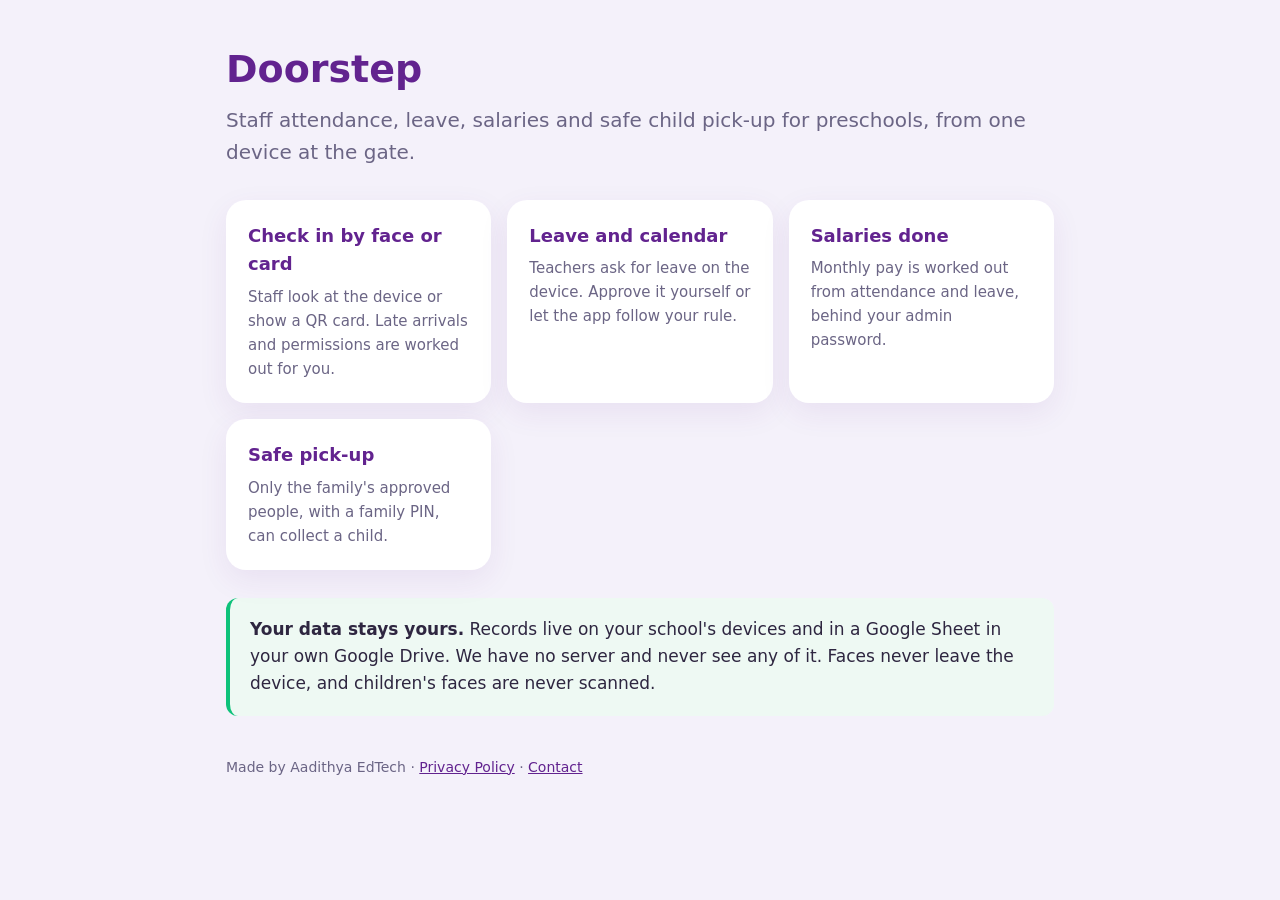
==== index.html @ 9251a9a7 "Add home page and privacy policy" ====
<!doctype html>
<html lang="en">
<head>
<meta charset="utf-8">
<meta name="viewport" content="width=device-width, initial-scale=1">
<title>Doorstep</title>
<meta name="description" content="Staff attendance, leave, salaries and safe child pick-up for preschools, from one device at the gate.">
<style>
  :root { --purple:#62238F; --green:#0EC27A; --ink:#2E2640; --muted:#6B6585; --bg:#F4F1FA; --card:#FFFFFF; }
  * { box-sizing:border-box; }
  body { margin:0; background:var(--bg); color:var(--ink); font:17px/1.6 system-ui,-apple-system,"Segoe UI",Roboto,sans-serif; }
  main { max-width:860px; margin:0 auto; padding:48px 16px 64px; }
  h1 { color:var(--purple); font-size:38px; line-height:1.15; margin:0 0 12px; }
  .lead { font-size:20px; color:var(--muted); margin:0 0 32px; }
  .grid { display:grid; grid-template-columns:repeat(auto-fit,minmax(240px,1fr)); gap:16px; }
  .card { background:var(--card); border-radius:20px; padding:22px; box-shadow:0 10px 30px rgba(98,35,143,.08); }
  .card h2 { font-size:18px; margin:0 0 6px; color:var(--purple); }
  .card p { margin:0; color:var(--muted); font-size:15px; }
  .private { margin-top:28px; background:#EEF9F3; border-left:4px solid var(--green); border-radius:12px; padding:18px 20px; }
  footer { margin-top:40px; color:var(--muted); font-size:14px; }
  a { color:var(--purple); }
</style>
</head>
<body>
<main>
  <h1>Doorstep</h1>
  <p class="lead">Staff attendance, leave, salaries and safe child pick-up for preschools, from one device at the gate.</p>

  <div class="grid">
    <div class="card"><h2>Check in by face or card</h2><p>Staff look at the device or show a QR card. Late arrivals and permissions are worked out for you.</p></div>
    <div class="card"><h2>Leave and calendar</h2><p>Teachers ask for leave on the device. Approve it yourself or let the app follow your rule.</p></div>
    <div class="card"><h2>Salaries done</h2><p>Monthly pay is worked out from attendance and leave, behind your admin password.</p></div>
    <div class="card"><h2>Safe pick-up</h2><p>Only the family's approved people, with a family PIN, can collect a child.</p></div>
  </div>

  <div class="private">
    <strong>Your data stays yours.</strong> Records live on your school's devices and in a Google Sheet in your own
    Google Drive. We have no server and never see any of it. Faces never leave the device, and children's faces are
    never scanned.
  </div>

  <footer>
    Made by Aadithya EdTech · <a href="privacy.html">Privacy Policy</a> · <a href="mailto:r.aadithyaraj@gmail.com">Contact</a>
  </footer>
</main>
</body>
</html>
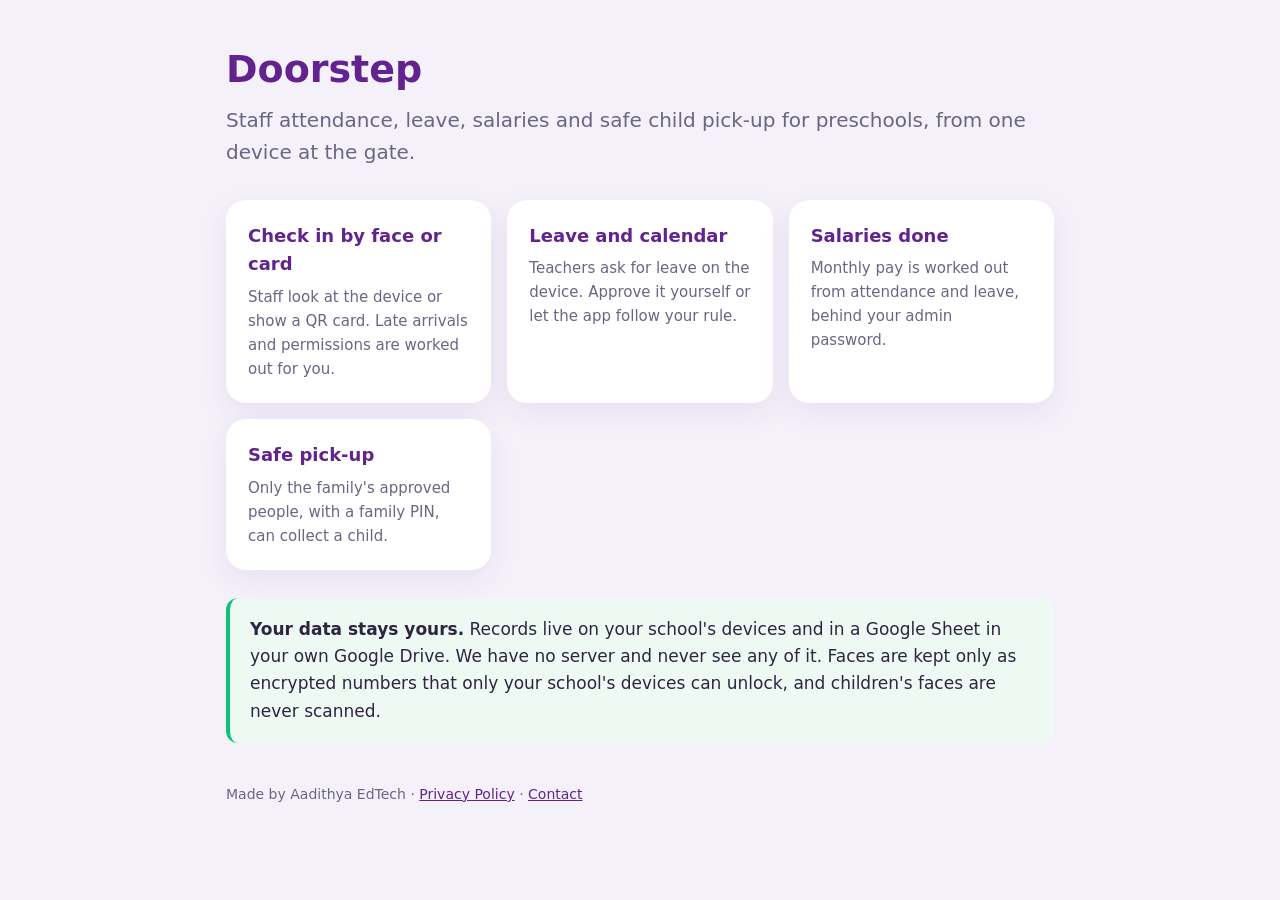
==== commit bf557fc2: "Privacy: faces shared between a school's devices only in encrypted form" ====
--- a/index.html
+++ b/index.html
@@ -1,47 +1,47 @@
-<!doctype html>
-<html lang="en">
-<head>
-<meta charset="utf-8">
-<meta name="viewport" content="width=device-width, initial-scale=1">
-<title>Doorstep</title>
-<meta name="description" content="Staff attendance, leave, salaries and safe child pick-up for preschools, from one device at the gate.">
-<style>
-  :root { --purple:#62238F; --green:#0EC27A; --ink:#2E2640; --muted:#6B6585; --bg:#F4F1FA; --card:#FFFFFF; }
-  * { box-sizing:border-box; }
-  body { margin:0; background:var(--bg); color:var(--ink); font:17px/1.6 system-ui,-apple-system,"Segoe UI",Roboto,sans-serif; }
-  main { max-width:860px; margin:0 auto; padding:48px 16px 64px; }
-  h1 { color:var(--purple); font-size:38px; line-height:1.15; margin:0 0 12px; }
-  .lead { font-size:20px; color:var(--muted); margin:0 0 32px; }
-  .grid { display:grid; grid-template-columns:repeat(auto-fit,minmax(240px,1fr)); gap:16px; }
-  .card { background:var(--card); border-radius:20px; padding:22px; box-shadow:0 10px 30px rgba(98,35,143,.08); }
-  .card h2 { font-size:18px; margin:0 0 6px; color:var(--purple); }
-  .card p { margin:0; color:var(--muted); font-size:15px; }
-  .private { margin-top:28px; background:#EEF9F3; border-left:4px solid var(--green); border-radius:12px; padding:18px 20px; }
-  footer { margin-top:40px; color:var(--muted); font-size:14px; }
-  a { color:var(--purple); }
-</style>
-</head>
-<body>
-<main>
-  <h1>Doorstep</h1>
-  <p class="lead">Staff attendance, leave, salaries and safe child pick-up for preschools, from one device at the gate.</p>
-
-  <div class="grid">
-    <div class="card"><h2>Check in by face or card</h2><p>Staff look at the device or show a QR card. Late arrivals and permissions are worked out for you.</p></div>
-    <div class="card"><h2>Leave and calendar</h2><p>Teachers ask for leave on the device. Approve it yourself or let the app follow your rule.</p></div>
-    <div class="card"><h2>Salaries done</h2><p>Monthly pay is worked out from attendance and leave, behind your admin password.</p></div>
-    <div class="card"><h2>Safe pick-up</h2><p>Only the family's approved people, with a family PIN, can collect a child.</p></div>
-  </div>
-
-  <div class="private">
-    <strong>Your data stays yours.</strong> Records live on your school's devices and in a Google Sheet in your own
-    Google Drive. We have no server and never see any of it. Faces never leave the device, and children's faces are
-    never scanned.
-  </div>
-
-  <footer>
-    Made by Aadithya EdTech · <a href="privacy.html">Privacy Policy</a> · <a href="mailto:r.aadithyaraj@gmail.com">Contact</a>
-  </footer>
-</main>
-</body>
-</html>
+<!doctype html>
+<html lang="en">
+<head>
+<meta charset="utf-8">
+<meta name="viewport" content="width=device-width, initial-scale=1">
+<title>Doorstep</title>
+<meta name="description" content="Staff attendance, leave, salaries and safe child pick-up for preschools, from one device at the gate.">
+<style>
+  :root { --purple:#62238F; --green:#0EC27A; --ink:#2E2640; --muted:#6B6585; --bg:#F4F1FA; --card:#FFFFFF; }
+  * { box-sizing:border-box; }
+  body { margin:0; background:var(--bg); color:var(--ink); font:17px/1.6 system-ui,-apple-system,"Segoe UI",Roboto,sans-serif; }
+  main { max-width:860px; margin:0 auto; padding:48px 16px 64px; }
+  h1 { color:var(--purple); font-size:38px; line-height:1.15; margin:0 0 12px; }
+  .lead { font-size:20px; color:var(--muted); margin:0 0 32px; }
+  .grid { display:grid; grid-template-columns:repeat(auto-fit,minmax(240px,1fr)); gap:16px; }
+  .card { background:var(--card); border-radius:20px; padding:22px; box-shadow:0 10px 30px rgba(98,35,143,.08); }
+  .card h2 { font-size:18px; margin:0 0 6px; color:var(--purple); }
+  .card p { margin:0; color:var(--muted); font-size:15px; }
+  .private { margin-top:28px; background:#EEF9F3; border-left:4px solid var(--green); border-radius:12px; padding:18px 20px; }
+  footer { margin-top:40px; color:var(--muted); font-size:14px; }
+  a { color:var(--purple); }
+</style>
+</head>
+<body>
+<main>
+  <h1>Doorstep</h1>
+  <p class="lead">Staff attendance, leave, salaries and safe child pick-up for preschools, from one device at the gate.</p>
+
+  <div class="grid">
+    <div class="card"><h2>Check in by face or card</h2><p>Staff look at the device or show a QR card. Late arrivals and permissions are worked out for you.</p></div>
+    <div class="card"><h2>Leave and calendar</h2><p>Teachers ask for leave on the device. Approve it yourself or let the app follow your rule.</p></div>
+    <div class="card"><h2>Salaries done</h2><p>Monthly pay is worked out from attendance and leave, behind your admin password.</p></div>
+    <div class="card"><h2>Safe pick-up</h2><p>Only the family's approved people, with a family PIN, can collect a child.</p></div>
+  </div>
+
+  <div class="private">
+    <strong>Your data stays yours.</strong> Records live on your school's devices and in a Google Sheet in your own
+    Google Drive. We have no server and never see any of it. Faces are kept only as encrypted numbers that only your school's devices can unlock, and children's faces are
+    never scanned.
+  </div>
+
+  <footer>
+    Made by Aadithya EdTech · <a href="privacy.html">Privacy Policy</a> · <a href="mailto:r.aadithyaraj@gmail.com">Contact</a>
+  </footer>
+</main>
+</body>
+</html>
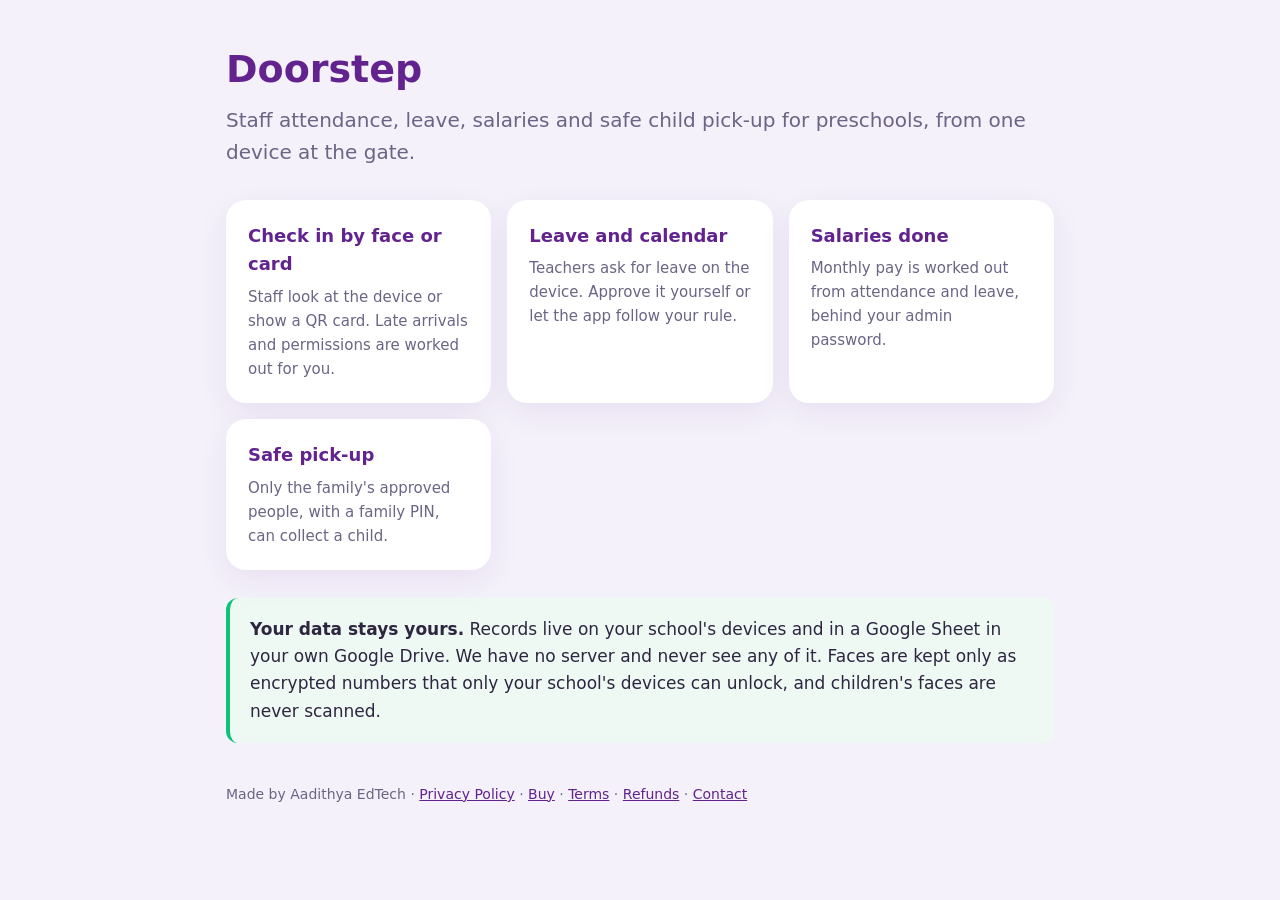
==== commit ecfce335: "Add Buy page, terms, refunds, delivery and contact pages; update privacy" ====
--- a/index.html
+++ b/index.html
@@ -1,47 +1,47 @@
-<!doctype html>
-<html lang="en">
-<head>
-<meta charset="utf-8">
-<meta name="viewport" content="width=device-width, initial-scale=1">
-<title>Doorstep</title>
-<meta name="description" content="Staff attendance, leave, salaries and safe child pick-up for preschools, from one device at the gate.">
-<style>
-  :root { --purple:#62238F; --green:#0EC27A; --ink:#2E2640; --muted:#6B6585; --bg:#F4F1FA; --card:#FFFFFF; }
-  * { box-sizing:border-box; }
-  body { margin:0; background:var(--bg); color:var(--ink); font:17px/1.6 system-ui,-apple-system,"Segoe UI",Roboto,sans-serif; }
-  main { max-width:860px; margin:0 auto; padding:48px 16px 64px; }
-  h1 { color:var(--purple); font-size:38px; line-height:1.15; margin:0 0 12px; }
-  .lead { font-size:20px; color:var(--muted); margin:0 0 32px; }
-  .grid { display:grid; grid-template-columns:repeat(auto-fit,minmax(240px,1fr)); gap:16px; }
-  .card { background:var(--card); border-radius:20px; padding:22px; box-shadow:0 10px 30px rgba(98,35,143,.08); }
-  .card h2 { font-size:18px; margin:0 0 6px; color:var(--purple); }
-  .card p { margin:0; color:var(--muted); font-size:15px; }
-  .private { margin-top:28px; background:#EEF9F3; border-left:4px solid var(--green); border-radius:12px; padding:18px 20px; }
-  footer { margin-top:40px; color:var(--muted); font-size:14px; }
-  a { color:var(--purple); }
-</style>
-</head>
-<body>
-<main>
-  <h1>Doorstep</h1>
-  <p class="lead">Staff attendance, leave, salaries and safe child pick-up for preschools, from one device at the gate.</p>
-
-  <div class="grid">
-    <div class="card"><h2>Check in by face or card</h2><p>Staff look at the device or show a QR card. Late arrivals and permissions are worked out for you.</p></div>
-    <div class="card"><h2>Leave and calendar</h2><p>Teachers ask for leave on the device. Approve it yourself or let the app follow your rule.</p></div>
-    <div class="card"><h2>Salaries done</h2><p>Monthly pay is worked out from attendance and leave, behind your admin password.</p></div>
-    <div class="card"><h2>Safe pick-up</h2><p>Only the family's approved people, with a family PIN, can collect a child.</p></div>
-  </div>
-
-  <div class="private">
-    <strong>Your data stays yours.</strong> Records live on your school's devices and in a Google Sheet in your own
-    Google Drive. We have no server and never see any of it. Faces are kept only as encrypted numbers that only your school's devices can unlock, and children's faces are
-    never scanned.
-  </div>
-
-  <footer>
-    Made by Aadithya EdTech · <a href="privacy.html">Privacy Policy</a> · <a href="mailto:r.aadithyaraj@gmail.com">Contact</a>
-  </footer>
-</main>
-</body>
-</html>
+<!doctype html>
+<html lang="en">
+<head>
+<meta charset="utf-8">
+<meta name="viewport" content="width=device-width, initial-scale=1">
+<title>Doorstep</title>
+<meta name="description" content="Staff attendance, leave, salaries and safe child pick-up for preschools, from one device at the gate.">
+<style>
+  :root { --purple:#62238F; --green:#0EC27A; --ink:#2E2640; --muted:#6B6585; --bg:#F4F1FA; --card:#FFFFFF; }
+  * { box-sizing:border-box; }
+  body { margin:0; background:var(--bg); color:var(--ink); font:17px/1.6 system-ui,-apple-system,"Segoe UI",Roboto,sans-serif; }
+  main { max-width:860px; margin:0 auto; padding:48px 16px 64px; }
+  h1 { color:var(--purple); font-size:38px; line-height:1.15; margin:0 0 12px; }
+  .lead { font-size:20px; color:var(--muted); margin:0 0 32px; }
+  .grid { display:grid; grid-template-columns:repeat(auto-fit,minmax(240px,1fr)); gap:16px; }
+  .card { background:var(--card); border-radius:20px; padding:22px; box-shadow:0 10px 30px rgba(98,35,143,.08); }
+  .card h2 { font-size:18px; margin:0 0 6px; color:var(--purple); }
+  .card p { margin:0; color:var(--muted); font-size:15px; }
+  .private { margin-top:28px; background:#EEF9F3; border-left:4px solid var(--green); border-radius:12px; padding:18px 20px; }
+  footer { margin-top:40px; color:var(--muted); font-size:14px; }
+  a { color:var(--purple); }
+</style>
+</head>
+<body>
+<main>
+  <h1>Doorstep</h1>
+  <p class="lead">Staff attendance, leave, salaries and safe child pick-up for preschools, from one device at the gate.</p>
+
+  <div class="grid">
+    <div class="card"><h2>Check in by face or card</h2><p>Staff look at the device or show a QR card. Late arrivals and permissions are worked out for you.</p></div>
+    <div class="card"><h2>Leave and calendar</h2><p>Teachers ask for leave on the device. Approve it yourself or let the app follow your rule.</p></div>
+    <div class="card"><h2>Salaries done</h2><p>Monthly pay is worked out from attendance and leave, behind your admin password.</p></div>
+    <div class="card"><h2>Safe pick-up</h2><p>Only the family's approved people, with a family PIN, can collect a child.</p></div>
+  </div>
+
+  <div class="private">
+    <strong>Your data stays yours.</strong> Records live on your school's devices and in a Google Sheet in your own
+    Google Drive. We have no server and never see any of it. Faces are kept only as encrypted numbers that only your school's devices can unlock, and children's faces are
+    never scanned.
+  </div>
+
+  <footer>
+    Made by Aadithya EdTech · <a href="privacy.html">Privacy Policy</a> · <a href="buy.html">Buy</a> · <a href="terms.html">Terms</a> · <a href="refunds.html">Refunds</a> · <a href="contact.html">Contact</a>
+  </footer>
+</main>
+</body>
+</html>
